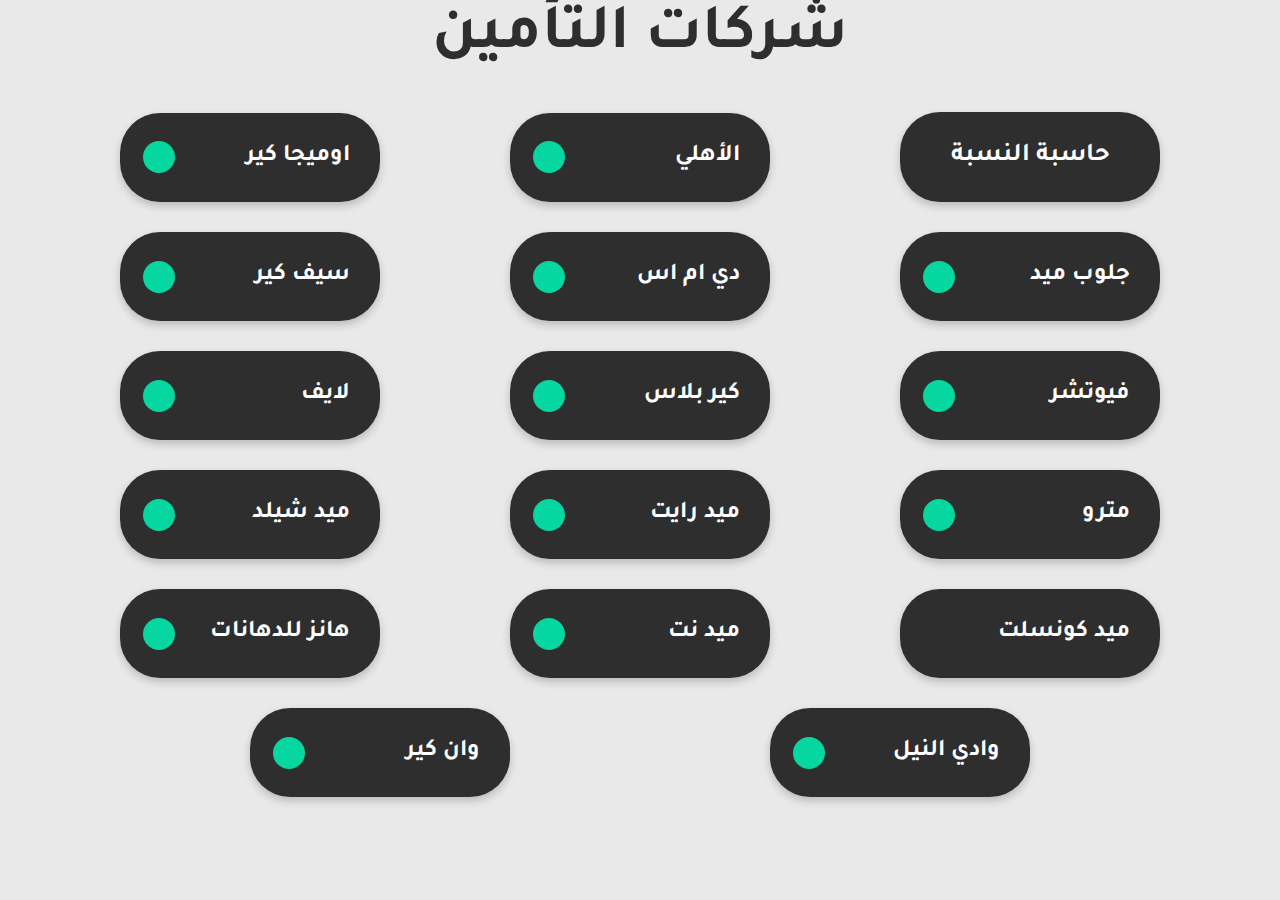
==== index.html @ 324f536f "Live" ====
<!DOCTYPE html>
<html lang="ar" dir="rtl">
  <head>
    <meta charset="UTF-8" />
    <meta name="viewport" content="width=device-width, initial-scale=1.0" />
    <title>شركات التأمين</title>
    <link rel="shortcut icon" href="/favicon.ico" />
    <link rel="icon" sizes="16x16 32x32 64x64" href="/favicon.ico" />
    <link
      href="https://fonts.googleapis.com/css2?family=Tajawal:wght@200;300;400;500;700;800;900&display=swap"
      rel="stylesheet"
    />
    <link rel="stylesheet" href="./style/main.css" />
    <link rel="manifest" href="manifest.webmanifest" />
    <link rel="apple-touch-icon" href="./icons/icon-192x192.png" />
    <link rel="apple-touch-icon" href="./icons/icon-256x256.png" />
    <link rel="apple-touch-icon" href="./icons/icon-384x384.png" />
    <link rel="apple-touch-icon" href="./icons/icon-512x512.png" />
    <meta name="apple-mobile-web-app-status-bar" content="#fff" />
    <meta name="theme-color" content="#fff" />
  </head>
  <body>
    <h1>شركات التأمين</h1>
    <div class="cards-wrab">
      <a href="https://percent-calculatorr.netlify.app" class="card button">
        حاسبة النسبة
      </a>

      <div
        data-mobile="123456"
        data-address="شركة / الاهلي للخدمات الطبية
            :  
      57 ش مراد مبنى الجامعة - الدور 12 – الجيزة "
        class="card trigger"
      >
        <p class="company-name">الأهلي</p>
        <span class="btn-link ind" link="https://nicedeer.net/Account/Login">
        
        </span> <!--span link-->
        
      </div>

      <div
        data-mobile=""
        data-address="شركة / اوميجا كير للخدمات الطبيه:
      4أ/2 شارع سيد ندا – أمام بترو أمير – الاسيلكي – المعادي
      "
        class="card trigger"
      >
        <p class="company-name">اوميجا كير</p>
        <span class="ind"></span>
      </div>

      <div
        data-mobile=""
        data-address="شركة / جلوب ميد مصر:
      75 شارع 15 – المعادي 
      "
        class="card trigger"
      >
        <p class="company-name">جلوب ميد</p>
        <span class="btn-link ind" link="https://i-care.globemedegypt.com:8034/Index.cfm">  
        </span> <!--span link-->
        <ind></ind>
        
      </div>

      <div
        data-mobile=""
        data-address="شركة / الماسية ( دايموند للخدمات الطبية) (D.M.S) : 
      12ش عبد العظيم عوض الله متفرع من ميدان الحجاز - مصر الجديدة
      "
        class="card trigger"
      >
        <p class="company-name">دي ام اس</p>
        <span class="btn-link ind" link="https://www.dms-eg.net/Pharmacy/Pharmacy">
         
        </span> <!--span link-->
        
      </div>
      
      <div
        data-mobile="0225989160"
        data-address="شركة / سيف هيلث كير للخدمات الطبية:
      1 ش ميدان المحطة – عمارة معادي بالاس – دور 8 شقة 801
      "
        class="card trigger"
      >
        <p class="company-name">سيف كير</p>
        <span class="btn-link ind" link="https://nicedeer.net/Account/Login">
          
        </span> <!--span link-->
        
      </div>

      <div
        data-mobile=""
        data-address="شركة / المستقبل للرعاية الصحية ( فيوتشر هيلث كير ):
      12 شارع نادي الصيد الدور الثالث – الدقي – الجيزة
      "
        class="card trigger"
      >
        <p class="company-name">فيوتشر</p>
        <span class="btn-link ind" link="https://nicedeer.net/Account/Login">
          
        </span> <!--span link-->
       
      </div>

      <div
        data-mobile=""
        data-address="شركة / كير بلس للرعاية الطبية:
      3 ش مصدق بالدقي – الدور 17/18 – الجيزة
      "
        class="card trigger"
      >
        <p class="company-name">كير بلاس</p>
        <span class="ind"></span>
      </div>
      <div
        data-mobile=""
        data-address="شركه لايف للخدمات الصحيه:
      1 شارع محمد شكري –العجوزه-الجيزه
      "
        class="card trigger"
      >
        <p class="company-name">لايف</p>
        <span class="btn-link ind" link="http://lifehc.com.eg/defaultSys.aspx">
 
        </span> <!--span link-->
        
      </div>

      <div
        data-mobile=""
        data-address="شركة / المركز الطبي لسكك حديد مصر:
      50 شارع الجلاء – الأزبكية – القاهرة
      "
        class="card trigger"
      >
        <p class="company-name">مترو</p>
        <span class="ind"></span>
      </div>

      <div
        data-mobile=""
        data-address="شركة / ميدرايت: 5ج/5 ش احمد كامل اللاسلكي – الدور الثاني – المعادي الجديدة – القاهرة
"
        class="card trigger"
      >
        <p class="company-name">ميد رايت</p>
        <span class="btn-link ind" link="http://onlinesystem.med-right.com/ETPAWebApplication/login?ReturnUrl=%2fETPAWebApplication%2fETPA%2fprofile">
          
        </span> <!--span link-->
        
      </div>

      <div
        data-mobile=""
        data-address="شركة / ميد شيلد لادارة الخدمات الطبية :
      مبني المجلس العربي للطفوله والتنميه بجوار مسجد الايمان— الدور 9 — مكرم عبيد— مدينه نصر
      "
        class="card trigger"
      >
        <p class="company-name">ميد شيلد</p>
        <span class="ind"></span>
      </div>

      <div
        data-mobile=""
        data-address="شركة / ميد كونسلت للاستشارات الطبية:
      5 شارع المقريزي – الزمالك – القاهرة
      "
        class="card trigger"
      >
        <p class="company-name">ميد كونسلت</p>
        <span class="ind stop"></span>
      </div>

      <div
        data-mobile=""
        data-address="شركة / ميد نت:
      8 شارع عبد السلام زكي – الكوربة – هليوبليس – القاهرة
      "
        class="card trigger"
      >
        <p class="company-name">ميد نت</p>
        <span class="btn-link ind" link="https://online.mednet-egypt.com/MedNeXtOnline/faces/pages/login.jspx">
         
        </span> <!--span link-->
        
      </div>

      <div
        data-mobile=""
        data-address="الشركة المصرية الألمانية هانز للدهانات والكيماويات/ 193 المجاوره الثانية الحي السادس عشر - الشيخ زايد"
        class="card trigger"
      >
        <p class="company-name">هانز للدهانات</p>
        <span class="ind"></span>
      </div>

      <div
        data-mobile="123"
        data-address="شركة / وادي النيل للخدمات الطبية والعلاجية (اللوتس ):
      28 ش الشهيد علي صالح – الماظه – خلف السوبر جيت – مصر الجديدة – القاهرة
      "
        class="card trigger"
      >
        <p class="company-name">وادي النيل</p>

        <span class="btn-link ind" link="http://196.218.153.11:930/FrmHome.aspx">
          
        </span> <!--span link-->
        
      </div>

      <div
        data-mobile="01277778668 / 01282997122"
        data-address="شركة وان كير للرعاية الصحية/ كورنيش المعادي مدخل 2 - شارع 3 - عمارة 3"
        class="card trigger"
      >
        <p class="company-name">وان كير</p>
        <span class="ind"></span>
        
      </div>
    </div>

    <div class="modal hidden">
      <button class="close-modal">&times;</button>
      <h1 id="title"></h1>
      <ul>
        <li id="mobile" title="الخط الساخن/رقم الموافقات"></li>
        <li id="address" title="العنوان"></li>
      </ul>
    </div>
    <div class="overlay hidden"></div>

    <script src="app.js"></script>
  </body>
</html>
---- style/main.css ----
* {
  margin: 0;
  padding: 0;
}

html {
  background-size: cover;
  width: 100%;
  height: 100%;
  background: #e9e9e9;
  font-family: 'tajawal';
}

.ind {
  position: absolute;
  left: 15%;
  top: 50%;
  -webkit-transform: translate(-50%, -50%);
          transform: translate(-50%, -50%);
  display: -block;
  width: 2em;
  height: 2em;
  vertical-align: bottom;
  background-color: currentColor;
  border-radius: 50%;
  color: #06d6a0;
}

.special {
  color: #ffb73b;
}

.stop {
  left: 10%;
  top: 34%;
  color: #f34c4c;
  opacity: 0;
  -webkit-animation: 1s linear infinite ind;
  animation: 1s linear infinite ind;
}

@-webkit-keyframes ind {
  0% {
    -webkit-transform: scale(0);
            transform: scale(0);
  }
  50% {
    opacity: 1;
    -webkit-transform: none;
            transform: none;
  }
  100% {
    opacity: 1;
    -webkit-transform: none;
            transform: none;
  }
}

@keyframes ind {
  0% {
    -webkit-transform: scale(0);
            transform: scale(0);
  }
  50% {
    opacity: 1;
    -webkit-transform: none;
            transform: none;
  }
  100% {
    opacity: 1;
    -webkit-transform: none;
            transform: none;
  }
}

h1 {
  font-size: 4em;
  text-align: center;
  color: #2e2e2e;
  font-weight: bold;
}

.cards-wrab {
  margin: 20px;
  display: -webkit-box;
  display: -ms-flexbox;
  display: flex;
  -webkit-box-pack: space-evenly;
      -ms-flex-pack: space-evenly;
          justify-content: space-evenly;
  -ms-flex-wrap: wrap;
      flex-wrap: wrap;
  -webkit-box-align: center;
      -ms-flex-align: center;
          align-items: center;
  align-items: center;
}

.card {
  position: relative;
  margin: 15px 30px;
  padding: 30px;
  width: 100%;
  max-width: 200px;
  border-radius: 40px;
  -webkit-box-shadow: 0 4px 8px 0 rgba(0, 0, 0, 0.2);
          box-shadow: 0 4px 8px 0 rgba(0, 0, 0, 0.2);
  -webkit-transition: 0.3s;
  transition: 0.3s;
  display: -webkit-box;
  display: -ms-flexbox;
  display: flex;
  -webkit-box-pack: justify;
      -ms-flex-pack: justify;
          justify-content: space-between;
  background-color: #2e2e2e;
  cursor: pointer;
  -webkit-transition: 0.4s;
  transition: 0.4s;
}

.card p {
  font-size: 1.5em;
  color: white;
  font-weight: bold;
}

.card:hover {
  -webkit-transform: scale(1.03, 1.03);
          transform: scale(1.03, 1.03);
  -webkit-box-shadow: 0 8px 16px 0 rgba(0, 0, 0, 0.2);
          box-shadow: 0 8px 16px 0 rgba(0, 0, 0, 0.2);
}

.button {
  display: block;
  color: white;
  text-decoration: none;
  font-size: 1.6em;
  font-weight: bold;
  text-align: center;
}

@media only screen and (max-width: 715px) {
  h1 {
    font-size: 3em;
    margin: 25px 0;
  }
  .ind {
    width: 1em;
    height: 1em;
  }
  .cards-wrab {
    margin: 0;
    width: 100%;
    max-width: 100%;
    -webkit-box-pack: center;
        -ms-flex-pack: center;
            justify-content: center;
  }
  .button {
    font-size: 1em;
  }
  .card {
    padding: 15px;
    max-width: 130px;
    margin: 15px 10px;
  }
  .card p {
    font-size: 1.1em;
    white-space: nowrap;
  }
}

.show-modal {
  font-size: 2rem;
  font-weight: 600;
  padding: 1.75rem 3.5rem;
  margin: 5rem 2rem;
  border: none;
  background-color: #fff;
  color: #444;
  border-radius: 10rem;
  cursor: pointer;
}

.close-modal {
  position: absolute;
  top: 0;
  right: 1.5rem;
  font-size: 6em;
  color: #333;
  cursor: pointer;
  border: none;
  background: none;
}

.close-modal:hover {
  color: #f34c4c;
}

#title {
  font-size: 3rem;
  margin-bottom: 2rem;
  font-weight: bold;
}

p {
  font-size: 1.8rem;
}

/* -------------------------- */
/* CLASSES TO MAKE MODAL WORK */
.hidden {
  display: none;
}

.modal {
  position: absolute;
  top: 50%;
  left: 50%;
  -webkit-transform: translate(-50%, -50%);
          transform: translate(-50%, -50%);
  width: 100%;
  max-width: 40vw;
  background-color: white;
  padding: 6rem;
  border-radius: 5px;
  -webkit-box-shadow: 0 3rem 5rem rgba(0, 0, 0, 0.3);
          box-shadow: 0 3rem 5rem rgba(0, 0, 0, 0.3);
  z-index: 10;
}

.overlay {
  position: absolute;
  top: 0;
  left: 0;
  width: 100vw;
  height: 100vh;
  background-color: rgba(0, 0, 0, 0.6);
  -webkit-backdrop-filter: blur(3px);
          backdrop-filter: blur(3px);
  z-index: 5;
}

ul {
  list-style: none;
}

ul li {
  font-size: 2em;
  color: #f34c4c;
}

ul li[title]::before {
  content: attr(title);
  display: block;
  font-weight: bold;
  padding: 4px;
  font-size: 0.55em;
  color: black;
}

@media only screen and (max-width: 715px) {
  #title {
    font-size: 1.5em;
  }
  ul li {
    font-size: 1.1em;
  }
  .close-modal {
    font-size: 3em;
  }
  .modal {
    max-width: 50vw;
  }
}
/*# sourceMappingURL=main.css.map */
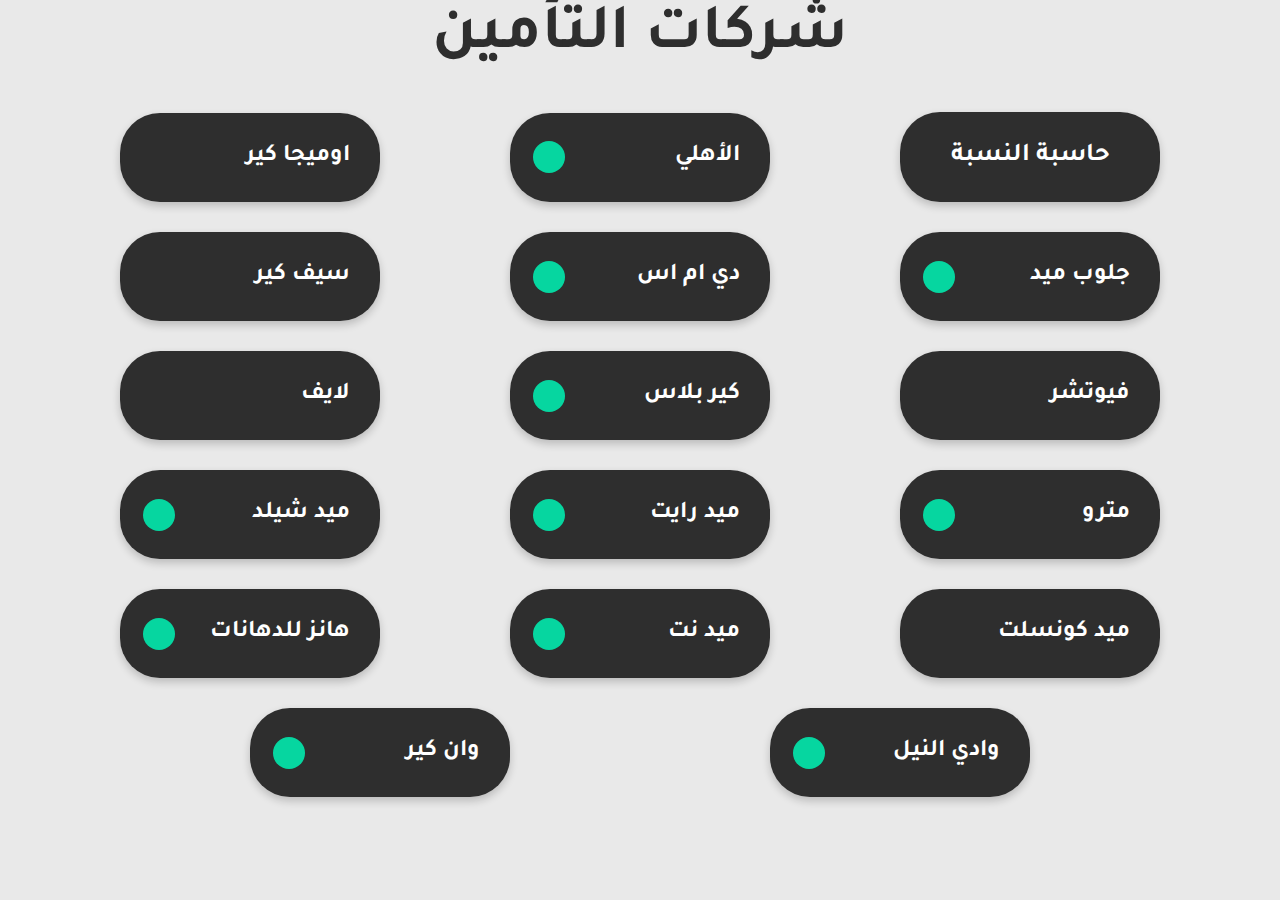
==== commit 95d3c701: "V 1.0.1" ====
--- a/index.html
+++ b/index.html
@@ -48,7 +48,7 @@
         class="card trigger"
       >
         <p class="company-name">اوميجا كير</p>
-        <span class="ind"></span>
+        <span class="ind stop"></span>
       </div>
 
       <div
@@ -87,7 +87,7 @@
         class="card trigger"
       >
         <p class="company-name">سيف كير</p>
-        <span class="btn-link ind" link="https://nicedeer.net/Account/Login">
+        <span class="btn-link ind stop" link="https://nicedeer.net/Account/Login">
           
         </span> <!--span link-->
         
@@ -101,7 +101,7 @@
         class="card trigger"
       >
         <p class="company-name">فيوتشر</p>
-        <span class="btn-link ind" link="https://nicedeer.net/Account/Login">
+        <span class="btn-link ind stop" link="https://nicedeer.net/Account/Login">
           
         </span> <!--span link-->
        
@@ -125,7 +125,7 @@
         class="card trigger"
       >
         <p class="company-name">لايف</p>
-        <span class="btn-link ind" link="http://lifehc.com.eg/defaultSys.aspx">
+        <span class="btn-link ind stop" link="http://lifehc.com.eg/defaultSys.aspx">
  
         </span> <!--span link-->
         
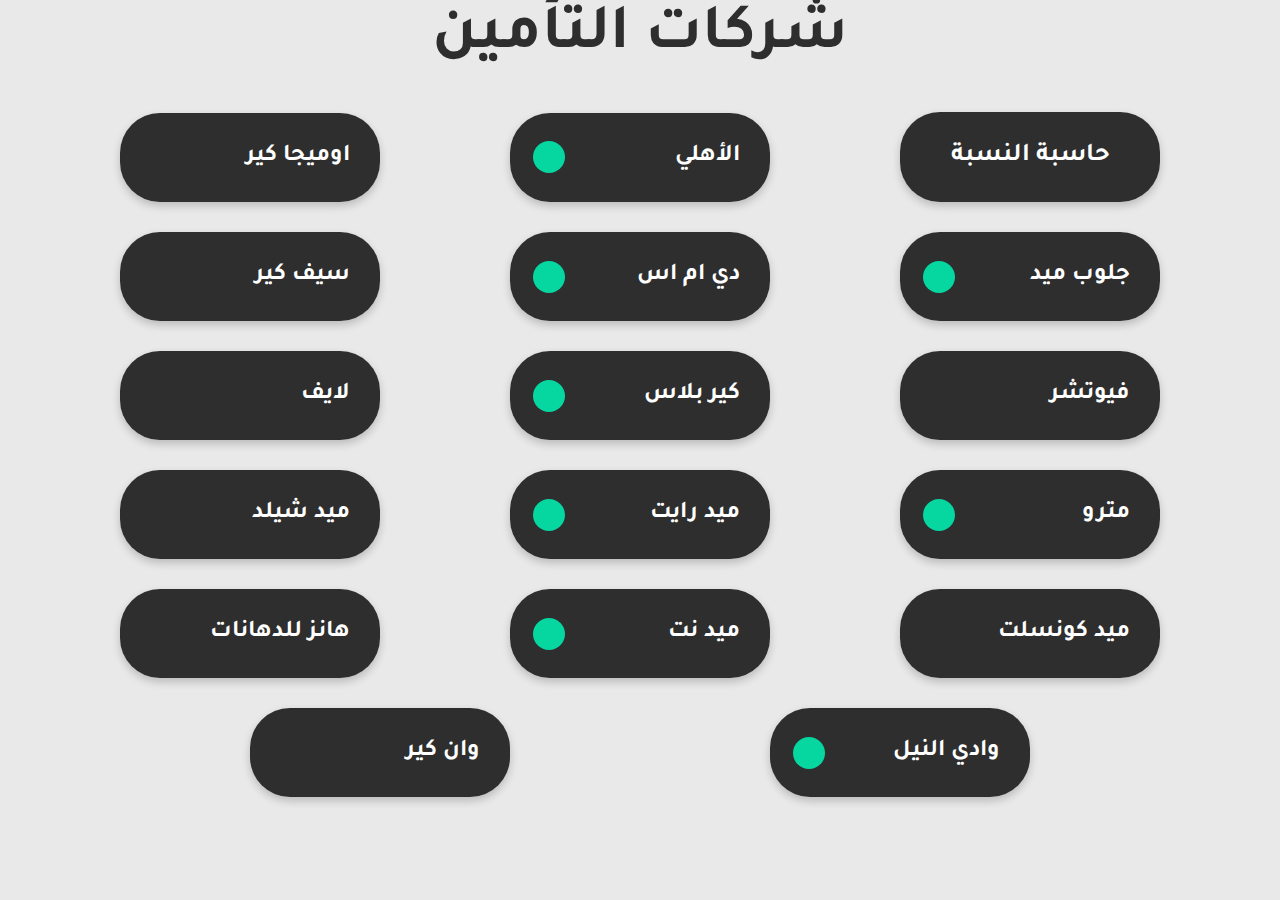
==== commit 57ca3148: "v 1.0.2" ====
--- a/index.html
+++ b/index.html
@@ -22,7 +22,7 @@
   <body>
     <h1>شركات التأمين</h1>
     <div class="cards-wrab">
-      <a href="https://percent-calculatorr.netlify.app" class="card button">
+      <a href="https://percent-calc.pages.dev/" class="card button">
         حاسبة النسبة
       </a>
 
@@ -163,7 +163,7 @@
         class="card trigger"
       >
         <p class="company-name">ميد شيلد</p>
-        <span class="ind"></span>
+        <span class="ind stop"></span>
       </div>
 
       <div
@@ -197,7 +197,7 @@
         class="card trigger"
       >
         <p class="company-name">هانز للدهانات</p>
-        <span class="ind"></span>
+        <span class="ind stop"></span>
       </div>
 
       <div
@@ -221,7 +221,7 @@
         class="card trigger"
       >
         <p class="company-name">وان كير</p>
-        <span class="ind"></span>
+        <span class="ind stop"></span>
         
       </div>
     </div>
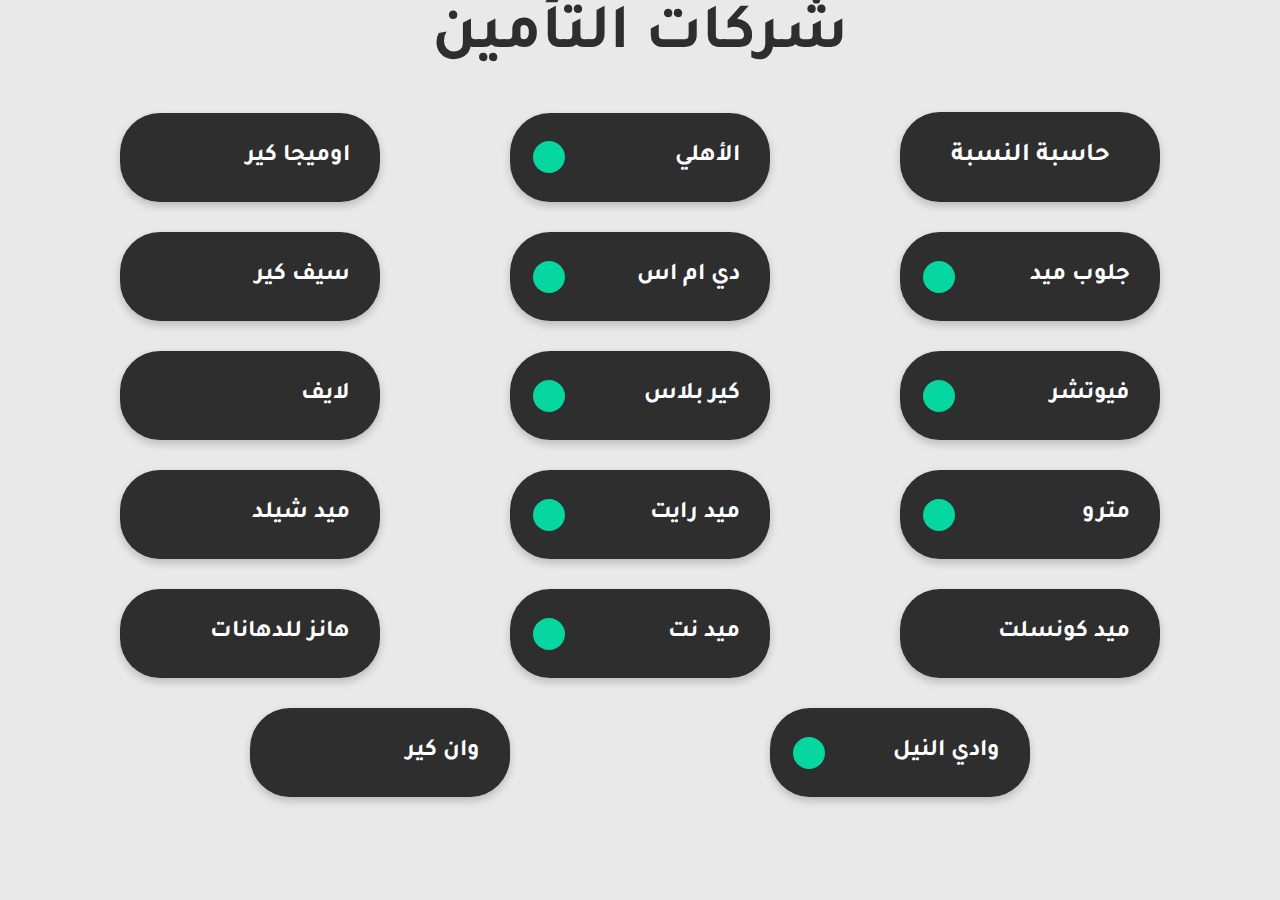
==== commit f914e979: "." ====
--- a/index.html
+++ b/index.html
@@ -101,7 +101,7 @@
         class="card trigger"
       >
         <p class="company-name">فيوتشر</p>
-        <span class="btn-link ind stop" link="https://nicedeer.net/Account/Login">
+        <span class="btn-link ind link="https://nicedeer.net/Account/Login">
           
         </span> <!--span link-->
        
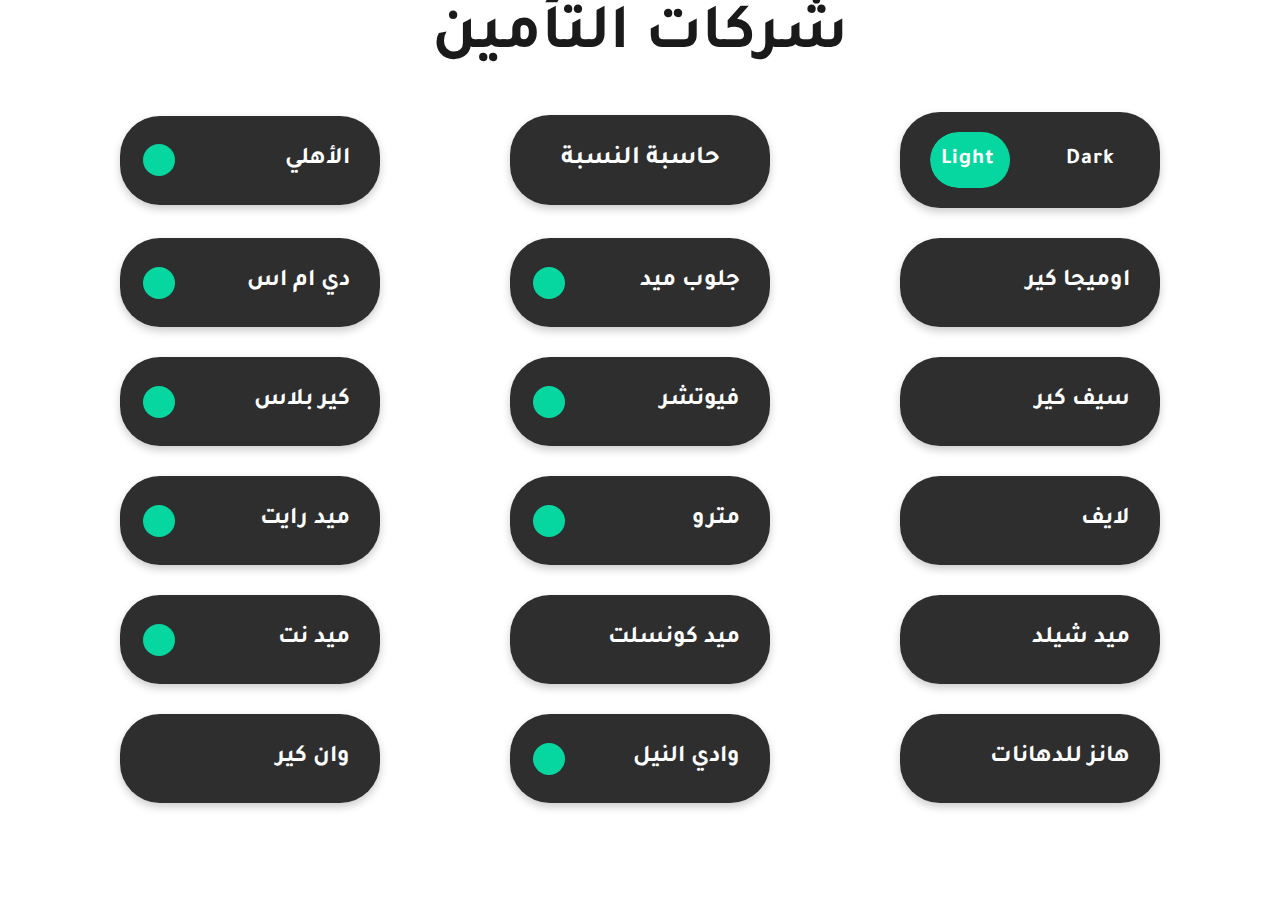
==== commit 4a1472f9: "added dark mode features" ====
--- a/index.html
+++ b/index.html
@@ -1,5 +1,5 @@
 <!DOCTYPE html>
-<html lang="ar" dir="rtl">
+<html lang="ar" dir="rtl" data-theme='dark'>
   <head>
     <meta charset="UTF-8" />
     <meta name="viewport" content="width=device-width, initial-scale=1.0" />
@@ -22,10 +22,20 @@
   <body>
     <h1>شركات التأمين</h1>
     <div class="cards-wrab">
+
+      <div class="card dark-mode-button">
+        <div class="switch-button">
+          <input name="theme" class="switch-button-checkbox" type="checkbox" id="dn"></input>
+          <label class="switch-button-label" for=""><span class="switch-button-label-span">Light</span></label>
+        </div>
+      </div>
+
+
       <a href="https://percent-calc.pages.dev/" class="card button">
         حاسبة النسبة
       </a>
 
+      
       <div
         data-mobile="123456"
         data-address="شركة / الاهلي للخدمات الطبية
@@ -224,6 +234,7 @@
         <span class="ind stop"></span>
         
       </div>
+
     </div>
 
     <div class="modal hidden">
@@ -235,7 +246,7 @@
       </ul>
     </div>
     <div class="overlay hidden"></div>
-
+<script src="./dark-mode.js"></script>
     <script src="app.js"></script>
   </body>
 </html>
--- a/style/main.css
+++ b/style/main.css
@@ -1,3 +1,33 @@
+html {
+  --background: #fff;
+  --font-color: #1a1a1a;
+  --light-grey: #e5e5e5;
+  --light-green: #06d6a0;
+  --light-red: #f34c4c;
+  --light-yellow: #ffb73b;
+  --dark-gray-color: #2e2e2e;
+  --moov-color: #6c63ff;
+}
+
+html[data-theme='dark'] {
+  --primary: #bb86fc;
+  --primary-varient: #3700b3;
+  --secondary: #03dac6;
+  --background: #1a1a1a;
+  --font-color: #fff;
+  --light-grey: #353535;
+  --light-green: #06d6a0;
+  --light-yellow: #ffb73b;
+  --dark-gray-color: #2e2e2e;
+  --light-red: #f34c4c;
+}
+
+*::after,
+*::before {
+  -webkit-box-sizing: border-box;
+          box-sizing: border-box;
+}
+
 * {
   margin: 0;
   padding: 0;
@@ -7,7 +37,7 @@
   background-size: cover;
   width: 100%;
   height: 100%;
-  background: #e9e9e9;
+  background: var(--background);
   font-family: 'tajawal';
 }
 
@@ -23,17 +53,17 @@
   vertical-align: bottom;
   background-color: currentColor;
   border-radius: 50%;
-  color: #06d6a0;
+  color: var(--light-green);
 }
 
 .special {
-  color: #ffb73b;
+  color: var(--light-yellow);
 }
 
 .stop {
   left: 10%;
   top: 34%;
-  color: #f34c4c;
+  color: var(--light-red);
   opacity: 0;
   -webkit-animation: 1s linear infinite ind;
   animation: 1s linear infinite ind;
@@ -76,7 +106,7 @@
 h1 {
   font-size: 4em;
   text-align: center;
-  color: #2e2e2e;
+  color: var(--font-color);
   font-weight: bold;
 }
 
@@ -113,7 +143,10 @@
   -webkit-box-pack: justify;
       -ms-flex-pack: justify;
           justify-content: space-between;
-  background-color: #2e2e2e;
+  -webkit-box-align: center;
+      -ms-flex-align: center;
+          align-items: center;
+  background-color: var(--dark-gray-color);
   cursor: pointer;
   -webkit-transition: 0.4s;
   transition: 0.4s;
@@ -157,6 +190,10 @@
     -webkit-box-pack: center;
         -ms-flex-pack: center;
             justify-content: center;
+  }
+  .dark-mode-button {
+    padding: 0;
+    max-height: 9px;
   }
   .button {
     font-size: 1em;
@@ -196,7 +233,7 @@
 }
 
 .close-modal:hover {
-  color: #f34c4c;
+  color: var(--light-red);
 }
 
 #title {
@@ -249,7 +286,7 @@
 
 ul li {
   font-size: 2em;
-  color: #f34c4c;
+  color: var(--light-red);
 }
 
 ul li[title]::before {
@@ -275,4 +312,160 @@
     max-width: 50vw;
   }
 }
+
+.dark-mode-button {
+  --padding: 20px;
+  padding-top: var(--padding);
+  padding-bottom: var(--padding);
+}
+
+.switch-button {
+  background: var(--dark-gray-color);
+  border-radius: 30px;
+  overflow: hidden;
+  width: 200px;
+  text-align: center;
+  font-size: 22px;
+  font-weight: bolder;
+  letter-spacing: 1px;
+  color: white;
+  position: relative;
+  padding-right: 120px;
+  position: relative;
+}
+
+.switch-button:before {
+  content: 'Dark';
+  position: absolute;
+  top: 0;
+  bottom: 0;
+  right: 0;
+  width: 80px;
+  display: -webkit-box;
+  display: -ms-flexbox;
+  display: flex;
+  -webkit-box-align: center;
+      -ms-flex-align: center;
+          align-items: center;
+  -webkit-box-pack: center;
+      -ms-flex-pack: center;
+          justify-content: center;
+  z-index: 3;
+  pointer-events: none;
+}
+
+.switch-button-checkbox {
+  cursor: pointer;
+  position: absolute;
+  top: 0;
+  left: 0;
+  bottom: 0;
+  width: 100%;
+  height: 100%;
+  opacity: 0;
+  z-index: 2;
+}
+
+.switch-button-checkbox:checked + .switch-button-label:before {
+  -webkit-transform: translateX(120px);
+          transform: translateX(120px);
+  -webkit-transition: -webkit-transform 300ms linear;
+  transition: -webkit-transform 300ms linear;
+  transition: transform 300ms linear;
+  transition: transform 300ms linear, -webkit-transform 300ms linear;
+}
+
+.switch-button-checkbox + .switch-button-label {
+  position: relative;
+  padding: 15px;
+  display: block;
+  -webkit-user-select: none;
+     -moz-user-select: none;
+      -ms-user-select: none;
+          user-select: none;
+  pointer-events: none;
+  isolation: isolate;
+}
+
+.switch-button-checkbox + .switch-button-label:before {
+  content: '';
+  background: var(--light-green);
+  position: absolute;
+  inset: 0;
+  border-radius: 30px;
+  -webkit-transition: -webkit-transform 300ms;
+  transition: -webkit-transform 300ms;
+  transition: transform 300ms;
+  transition: transform 300ms, -webkit-transform 300ms;
+  z-index: -1;
+}
+
+.switch-button-checkbox + .switch-button-label .switch-button-label-span {
+  position: relative;
+}
+
+@media only screen and (max-width: 715px) {
+  .switch-button {
+    width: 100%;
+    height: -webkit-max-content;
+    height: -moz-max-content;
+    height: max-content;
+    text-align: center;
+    font-size: 10px;
+    font-weight: bolder;
+    letter-spacing: 1px;
+    color: white;
+    position: relative;
+    padding-right: 80px;
+    position: relative;
+  }
+  .switch-button:before {
+    width: 55px;
+  }
+  .switch-button-checkbox {
+    cursor: pointer;
+    position: absolute;
+    top: 0;
+    left: 0;
+    bottom: 0;
+    width: 100%;
+    height: 100%;
+    opacity: 0;
+    z-index: 2;
+  }
+  .switch-button-checkbox:checked + .switch-button-label:before {
+    -webkit-transform: translateX(76px);
+            transform: translateX(76px);
+    -webkit-transition: -webkit-transform 300ms linear;
+    transition: -webkit-transform 300ms linear;
+    transition: transform 300ms linear;
+    transition: transform 300ms linear, -webkit-transform 300ms linear;
+  }
+  .switch-button-checkbox + .switch-button-label {
+    position: relative;
+    padding: 5px;
+    display: block;
+    -webkit-user-select: none;
+       -moz-user-select: none;
+        -ms-user-select: none;
+            user-select: none;
+    pointer-events: none;
+    isolation: isolate;
+  }
+  .switch-button-checkbox + .switch-button-label:before {
+    content: '';
+    background: var(--light-green);
+    position: absolute;
+    inset: 0;
+    border-radius: 30px;
+    -webkit-transition: -webkit-transform 300ms;
+    transition: -webkit-transform 300ms;
+    transition: transform 300ms;
+    transition: transform 300ms, -webkit-transform 300ms;
+    z-index: -1;
+  }
+  .switch-button-checkbox + .switch-button-label .switch-button-label-span {
+    position: relative;
+  }
+}
 /*# sourceMappingURL=main.css.map */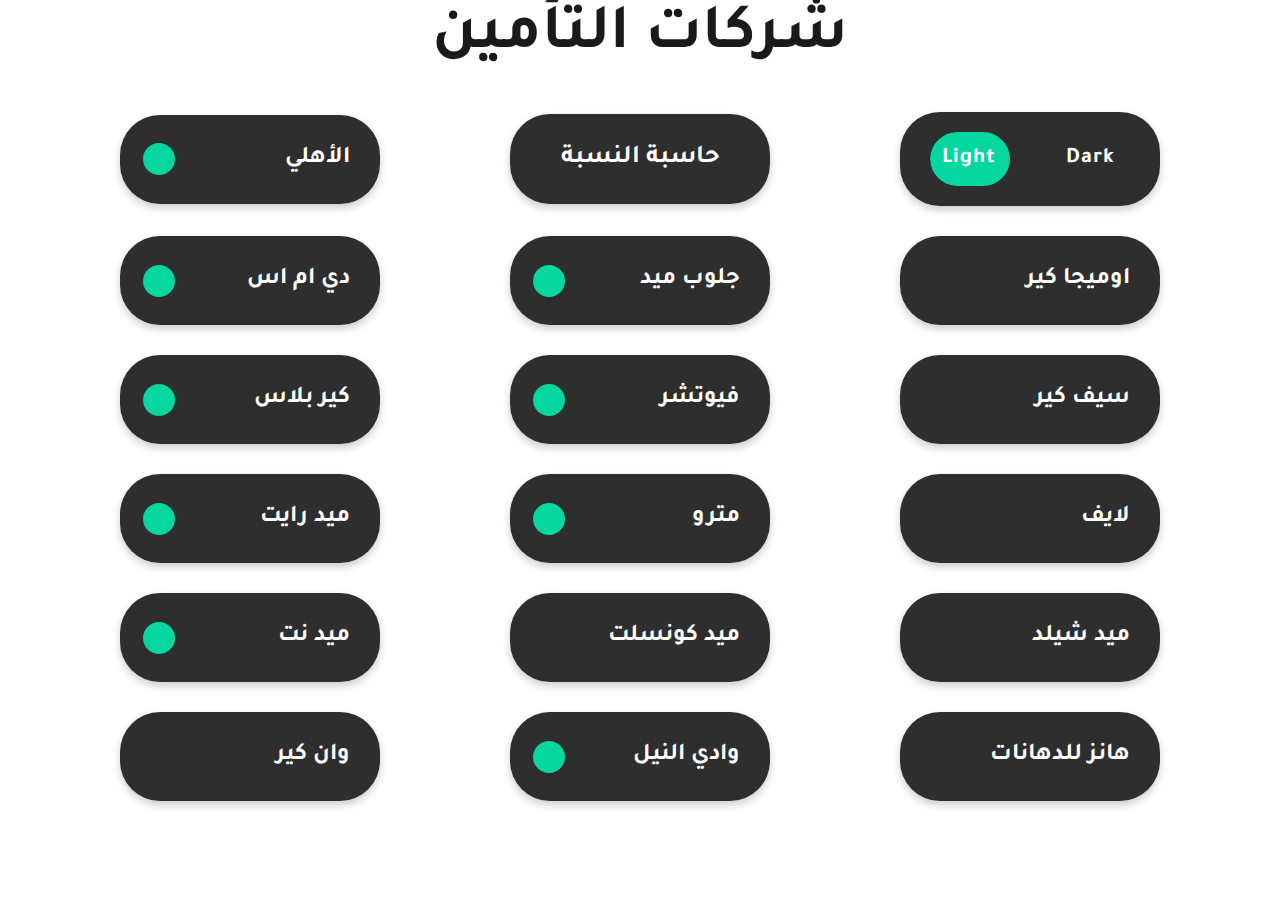
==== commit 646aedae: "percentage calc now integrated with main app" ====
--- a/index.html
+++ b/index.html
@@ -31,7 +31,7 @@
       </div>
 
 
-      <a href="https://percent-calc.pages.dev/" class="card button">
+      <a href="percentage-calculator/index.html" class="card button">
         حاسبة النسبة
       </a>
 
--- a/style/main.css
+++ b/style/main.css
@@ -1,6 +1,7 @@
 html {
   --background: #fff;
   --font-color: #1a1a1a;
+  --font-color-model: #f34c4c;
   --light-grey: #e5e5e5;
   --light-green: #06d6a0;
   --light-red: #f34c4c;
@@ -13,6 +14,7 @@
   --primary: #bb86fc;
   --primary-varient: #3700b3;
   --secondary: #03dac6;
+  --font-color-model: #06d6a0;
   --background: #1a1a1a;
   --font-color: #fff;
   --light-grey: #353535;
@@ -260,7 +262,7 @@
           transform: translate(-50%, -50%);
   width: 100%;
   max-width: 40vw;
-  background-color: white;
+  background-color: var(--background);
   padding: 6rem;
   border-radius: 5px;
   -webkit-box-shadow: 0 3rem 5rem rgba(0, 0, 0, 0.3);
@@ -286,7 +288,7 @@
 
 ul li {
   font-size: 2em;
-  color: var(--light-red);
+  color: var(--font-color-model);
 }
 
 ul li[title]::before {
@@ -295,7 +297,7 @@
   font-weight: bold;
   padding: 4px;
   font-size: 0.55em;
-  color: black;
+  color: var(--font-color);
 }
 
 @media only screen and (max-width: 715px) {
@@ -369,15 +371,15 @@
 .switch-button-checkbox:checked + .switch-button-label:before {
   -webkit-transform: translateX(120px);
           transform: translateX(120px);
-  -webkit-transition: -webkit-transform 300ms linear;
-  transition: -webkit-transform 300ms linear;
-  transition: transform 300ms linear;
-  transition: transform 300ms linear, -webkit-transform 300ms linear;
+  -webkit-transition: -webkit-transform 300ms ease-in-out;
+  transition: -webkit-transform 300ms ease-in-out;
+  transition: transform 300ms ease-in-out;
+  transition: transform 300ms ease-in-out, -webkit-transform 300ms ease-in-out;
 }
 
 .switch-button-checkbox + .switch-button-label {
   position: relative;
-  padding: 15px;
+  padding: 14px;
   display: block;
   -webkit-user-select: none;
      -moz-user-select: none;
@@ -393,10 +395,10 @@
   position: absolute;
   inset: 0;
   border-radius: 30px;
-  -webkit-transition: -webkit-transform 300ms;
-  transition: -webkit-transform 300ms;
-  transition: transform 300ms;
-  transition: transform 300ms, -webkit-transform 300ms;
+  -webkit-transition: -webkit-transform 300ms ease-in-out;
+  transition: -webkit-transform 300ms ease-in-out;
+  transition: transform 300ms ease-in-out;
+  transition: transform 300ms ease-in-out, -webkit-transform 300ms ease-in-out;
   z-index: -1;
 }
 
@@ -406,66 +408,18 @@
 
 @media only screen and (max-width: 715px) {
   .switch-button {
-    width: 100%;
-    height: -webkit-max-content;
-    height: -moz-max-content;
-    height: max-content;
-    text-align: center;
     font-size: 10px;
-    font-weight: bolder;
-    letter-spacing: 1px;
-    color: white;
-    position: relative;
     padding-right: 80px;
-    position: relative;
   }
   .switch-button:before {
     width: 55px;
-  }
-  .switch-button-checkbox {
-    cursor: pointer;
-    position: absolute;
-    top: 0;
-    left: 0;
-    bottom: 0;
-    width: 100%;
-    height: 100%;
-    opacity: 0;
-    z-index: 2;
   }
   .switch-button-checkbox:checked + .switch-button-label:before {
     -webkit-transform: translateX(76px);
             transform: translateX(76px);
-    -webkit-transition: -webkit-transform 300ms linear;
-    transition: -webkit-transform 300ms linear;
-    transition: transform 300ms linear;
-    transition: transform 300ms linear, -webkit-transform 300ms linear;
   }
   .switch-button-checkbox + .switch-button-label {
-    position: relative;
-    padding: 5px;
-    display: block;
-    -webkit-user-select: none;
-       -moz-user-select: none;
-        -ms-user-select: none;
-            user-select: none;
-    pointer-events: none;
-    isolation: isolate;
-  }
-  .switch-button-checkbox + .switch-button-label:before {
-    content: '';
-    background: var(--light-green);
-    position: absolute;
-    inset: 0;
-    border-radius: 30px;
-    -webkit-transition: -webkit-transform 300ms;
-    transition: -webkit-transform 300ms;
-    transition: transform 300ms;
-    transition: transform 300ms, -webkit-transform 300ms;
-    z-index: -1;
-  }
-  .switch-button-checkbox + .switch-button-label .switch-button-label-span {
-    position: relative;
+    padding: 9px;
   }
 }
 /*# sourceMappingURL=main.css.map */